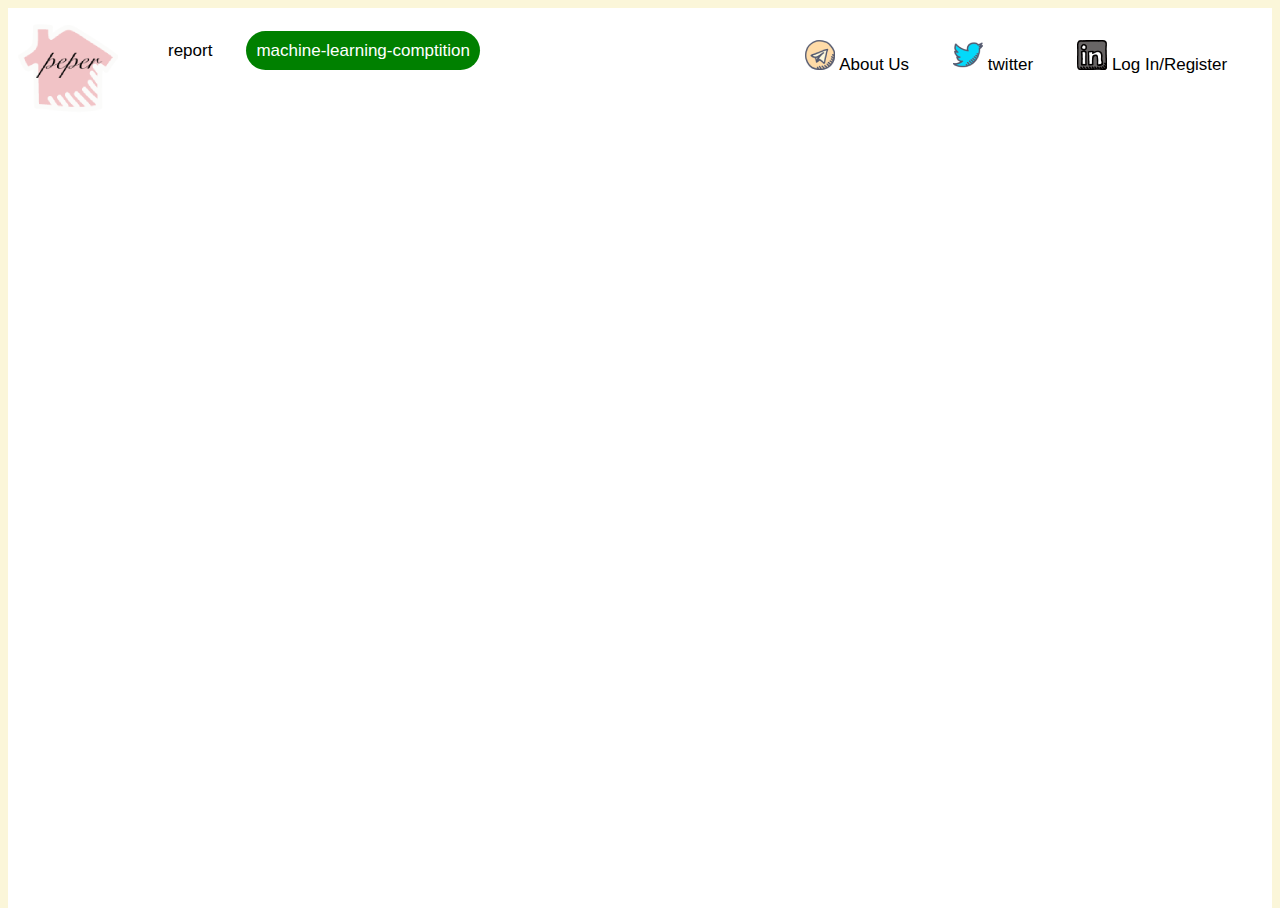
==== index.html @ 81b3b6fb "main.html 1.0" ====
<!DOCTYPE html>
<html lang="en">
<head>
    <meta charset="UTF-8">
    <title>Paperswithpapers</title>
    <link rel="stylesheet" href="css/common.css">
    <script src="js/common.js"></script>
</head>
<body>
<div class="bridges">
    <a href="index.html"> <img class="logo" src="image/logo100.png" alt="main"></a>
    <ul class="top_left">
        <a href="report.html" class="report">report</a>
        <a href="comptition.html" class="comptition">machine-learning-comptition </a>
    </ul>
    <div class="top_right">
        <a class="about" href="about.html"><img src="image/abot.png"> About Us</a>
        <a href="https://www.twitter.com" target="_blank"><img src="image/twwtter.png"> twitter</a>
        <a href="login.html"><img src="image/logi.png" alt="login"> Log In/Register</a>
    </div>
    <div class="mid">
        <div class="mid_left">

        </div>
        <div class="mid_right"></div>
        <div class="mid_center"></div>
    </div>
</div>
</body>
</html>
---- css/common.css ----
html {
    height: 100%;
}

body {
    font-family: "Roboto Light", serif;
    height: 100%;
    background: rgb(251,246,217);
}

.bridges {
    background: white;
    width: 100%;
    margin: 0 auto;
    height: 100%;
}


.mid {
    position: absolute;
    height: 100%;
}

.mid_left {
    width: 13%;
    height: 100%;
    left: 2.5%;
    /*position: absolute;*/
    background: green;
}

.mid_right {
    width: 13%;
    height: 100%;
    /*position: absolute;*/
    right: 2.5%;
    background: salmon;
}

.mid_center {
    width: 65%;
    /*position: absolute;*/
    top: 15%;
    left: 17.5%;
    height: 100%;
    background: aqua;
}


.search {
    position: absolute;
}


.logo{
    padding-left: 10px;
    padding-top: 10px;

}

.top_left {
    position: absolute;
    left: 10%;
    width: 30%;
    top: 25px;
}

.top_right {
    top: 40px;
    position: absolute;
    right: 1%;
}

.top_right a {
    padding-right: 40px;
}

.login {
    width: 30px;
}

a{
    font-family: "Roboto", sans-serif;
    font-size: 17px;
    text-decoration:none;
    height: 40px;
    color: black;
    padding-right: 30px;
}

.comptition{
    padding-left: 10px;
    padding-right: 10px;
    padding-top: 10px;
    padding-bottom: 10px;
    background: green;
    color: white;
    font-size: 17px;
    border-radius:20px 20px 20px 20px;
    text-align: center;
}

.join{
    padding-left: 10px;
    padding-right: 10px;
    padding-top: 10px;
    padding-bottom: 10px;
    background: blueviolet;
    color: white;
    font-size: 17px;
    border-radius:20px 20px 20px 20px;
    text-align: center;
}
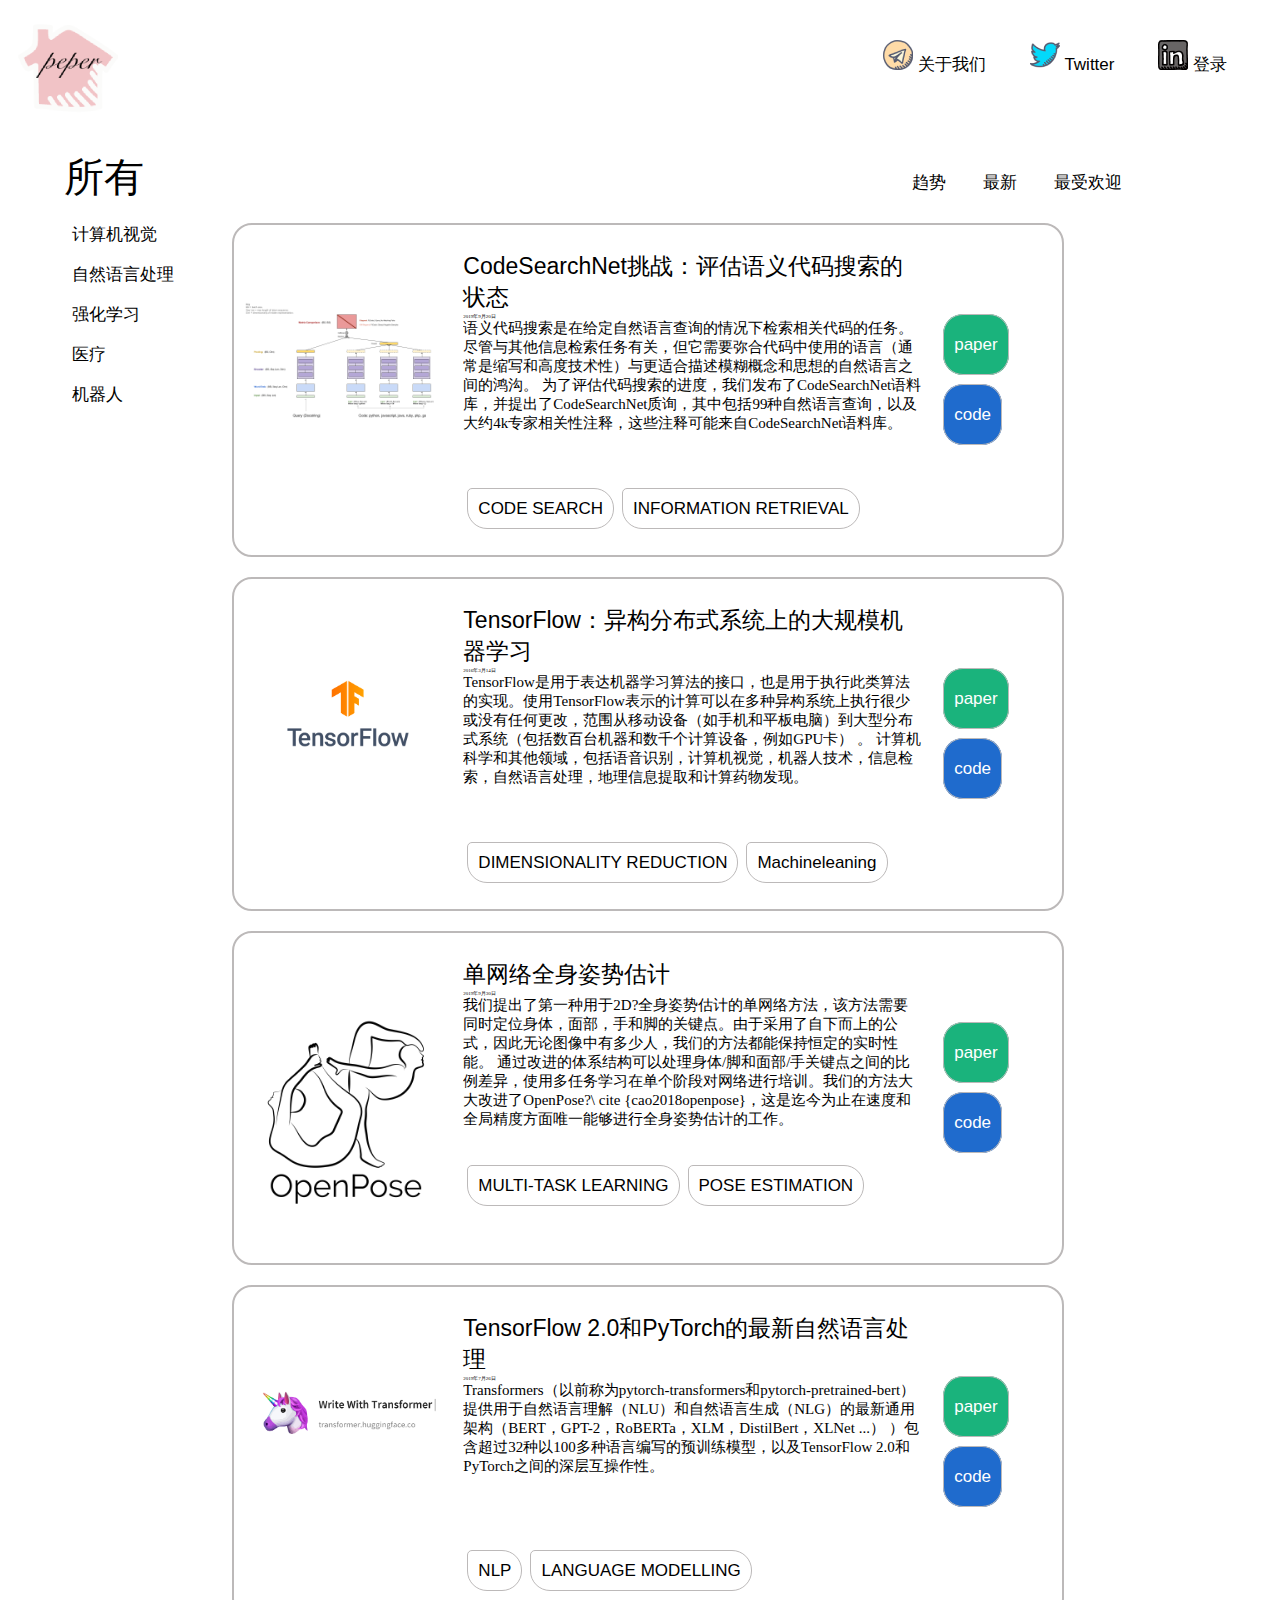
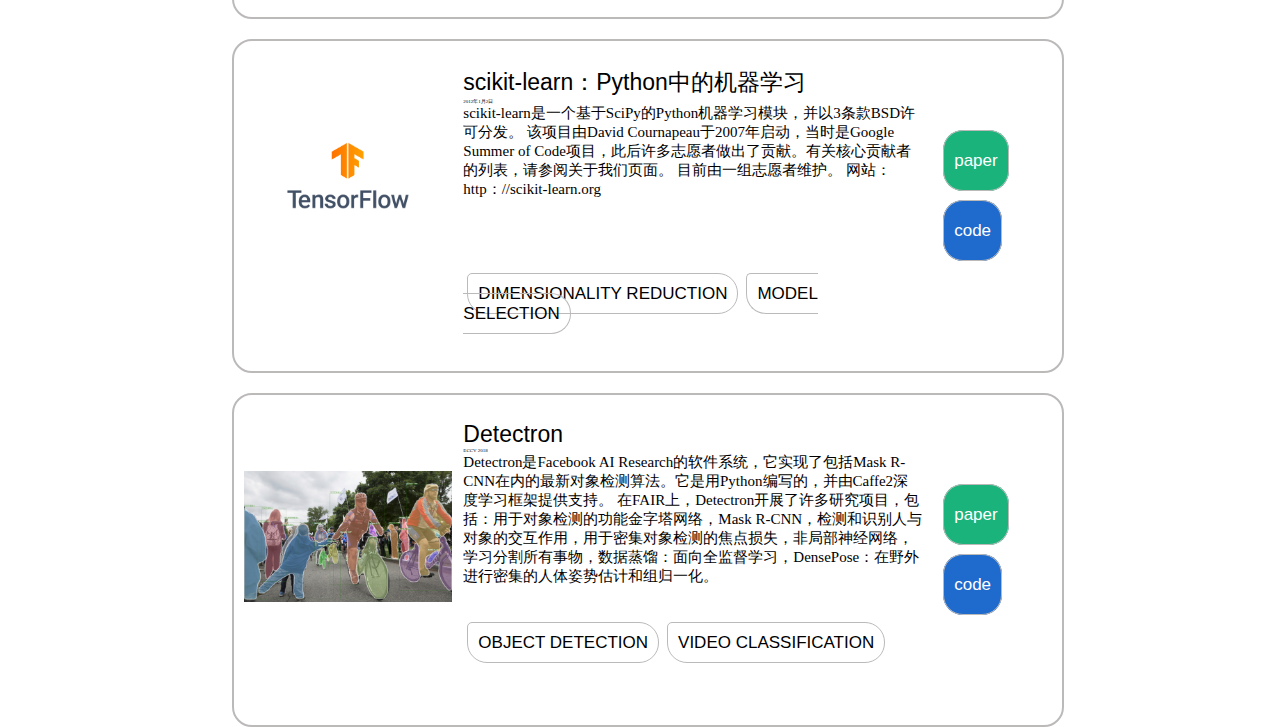
==== commit 24ad3a59: "main.html 1.0" ====
--- a/index.html
+++ b/index.html
@@ -5,26 +5,82 @@
     <title>Paperswithpapers</title>
     <link rel="stylesheet" href="css/common.css">
     <script src="js/common.js"></script>
+    <script src="js/rank.js"></script>
 </head>
 <body>
 <div class="bridges">
     <a href="index.html"> <img class="logo" src="image/logo100.png" alt="main"></a>
     <ul class="top_left">
-        <a href="report.html" class="report">report</a>
-        <a href="comptition.html" class="comptition">machine-learning-comptition </a>
+        <a id="report" href="#" onclick="report()" class="report">举报错误/Report</a>
     </ul>
     <div class="top_right">
-        <a class="about" href="about.html"><img src="image/abot.png"> About Us</a>
-        <a href="https://www.twitter.com" target="_blank"><img src="image/twwtter.png"> twitter</a>
-        <a href="login.html"><img src="image/logi.png" alt="login"> Log In/Register</a>
+        <a class="about" href="https://github.com/EternalGg"><img src="image/abot.png"> 关于我们</a>
+        <a href="https://www.twitter.com" target="_blank"><img src="image/twwtter.png"> Twitter</a>
+        <a id="login" href="#" onclick="log()"><img src="image/logi.png" alt="login"> 登录</a>
+    </div>
+    <div class="state">
+        <div id="state" class="now_state">
+            所有
+        </div>
+        <ul class="choice">
+            <a id="trend" onclick="changetype('趋势','trend')" href = "#">趋势</a>
+            <a id="new" onclick="changetype('最新','new')" href = "#">最新</a>
+            <a id="porp" onclick="changetype('最受欢迎','porp')" href = "#">最受欢迎</a>
+        </ul>
     </div>
     <div class="mid">
         <div class="mid_left">
-
+            <div class="direction">
+                <a id="fcv" onclick="showkid('fcv')" href = "#">计算机视觉</a>
+                <a id="fnlp" onclick="showkid('fnlp')" href = "#">自然语言处理</a>
+                <a id="frl" onclick="showkid('frl')" href = "#">强化学习</a>
+                <a id="fMedical" onclick="showkid('fMedical')" href = "#">医疗</a>
+                <a id="frobot" onclick="showkid('frobot')" href = "#">机器人</a>
+            </div>
         </div>
-        <div class="mid_right"></div>
-        <div class="mid_center"></div>
+        <div class="mid_right">
+            <ul id="CV">
+                <a href = "#">语义分割</a>
+                <a href = "#">影像分类</a>
+                <a href = "#">物体检测</a>
+                <a href = "#">影像产生</a>
+                <a href = "#">姿势估计</a>
+            </ul>
+            <ul id="NLP">
+                <a href = "#">机器翻译</a>
+                <a href = "#">语言建模</a>
+                <a href = "#">问题回答</a>
+                <a href = "#">情绪分析</a>
+                <a href = "#">文字分类</a>
+            </ul>
+            <ul id="RL">
+                <a href = "#">星际争霸</a>
+                <a href = "#">即使策略游戏</a>
+                <a href = "#">对抗攻击</a>
+                <a href = "#">对抗防御</a>
+                <a href = "#">推理攻击</a>
+            </ul>
+            <ul id="Medical">
+                <a href = "#">医学图像分割</a>
+                <a href = "#">病变分割</a>
+                <a href = "#">药物发现</a>
+                <a href = "#">脑分割</a>
+                <a href = "#">脑肿瘤分割</a>
+            </ul>
+            <ul id="robot">
+                <a href = "#">校准</a>
+                <a href = "#">视觉里程表</a>
+                <a href = "#">运动计划</a>
+                <a href = "#">机器人导航</a>
+                <a href = "#">视觉导航</a>
+            </ul>
+        </div>
+        <div id="mid_center" class="mid_center">
+        </div>
     </div>
 </div>
+<script language="JavaScript">
+    row = creat_row();
+</script>
 </body>
 </html>--- a/css/common.css
+++ b/css/common.css
@@ -4,79 +4,8 @@
 
 body {
     font-family: "Roboto Light", serif;
-    height: 100%;
-    background: rgb(251,246,217);
-}
-
-.bridges {
-    background: white;
-    width: 100%;
-    margin: 0 auto;
-    height: 100%;
-}
-
-
-.mid {
-    position: absolute;
-    height: 100%;
-}
-
-.mid_left {
-    width: 13%;
-    height: 100%;
-    left: 2.5%;
-    /*position: absolute;*/
-    background: green;
-}
-
-.mid_right {
-    width: 13%;
-    height: 100%;
-    /*position: absolute;*/
-    right: 2.5%;
-    background: salmon;
-}
-
-.mid_center {
-    width: 65%;
-    /*position: absolute;*/
-    top: 15%;
-    left: 17.5%;
-    height: 100%;
-    background: aqua;
-}
-
-
-.search {
-    position: absolute;
-}
-
-
-.logo{
-    padding-left: 10px;
-    padding-top: 10px;
-
-}
-
-.top_left {
-    position: absolute;
-    left: 10%;
-    width: 30%;
-    top: 25px;
-}
-
-.top_right {
-    top: 40px;
-    position: absolute;
-    right: 1%;
-}
-
-.top_right a {
-    padding-right: 40px;
-}
-
-.login {
-    width: 30px;
+    /*height: 100%;*/
+    /*background: rgb(251,246,217);*/
 }
 
 a{
@@ -87,27 +16,283 @@
     color: black;
     padding-right: 30px;
 }
-
-.comptition{
+div{
+    font-family: "HoloLens MDL2 Assets";
+}
+
+
+.bridges {
+    background: white;
+    width: 100%;
+    margin: 0 auto;
+    height: 100%;
+}
+
+
+.mid {
+    position: absolute;
+    height: 100%;
+    width: 100%;
+}
+
+.mid_left {
+    width: 13%;
+    height: 100%;
+    left: 5%;
+    position: absolute;
+}
+
+.mid_right {
+    width: 13%;
+    height: 100%;
+    position: absolute;
+    right: 2.5%;
+}
+
+.mid_center {
+    width: 65%;
+    position: absolute;
+    left: 17.5%;
+    height: 100%;
+    /*background: aqua;*/
+}
+
+
+.search {
+    position: absolute;
+}
+
+
+.logo{
+    padding-left: 10px;
+    padding-top: 10px;
+
+}
+
+.top_left {
+    position: absolute;
+    left: 10%;
+    width: 30%;
+    top: 25px;
+}
+
+.top_right {
+    top: 40px;
+    position: absolute;
+    right: 1%;
+}
+
+.top_right a {
+    padding-right: 40px;
+}
+
+.login {
+    width: 30px;
+}
+
+.report{
+    display: none;
     padding-left: 10px;
     padding-right: 10px;
     padding-top: 10px;
     padding-bottom: 10px;
-    background: green;
+    background: #BCB9B9;
     color: white;
     font-size: 17px;
     border-radius:20px 20px 20px 20px;
     text-align: center;
 }
 
-.join{
+.state{
+    /*background: aqua;*/
+    width: 100%;
+    height: 100px;
+}
+
+.choice{
+    font-family: -apple-system, BlinkMacSystemFont, "Segoe UI", Roboto, "Helvetica Neue", Arial, sans-serif, "Apple Color Emoji", "Segoe UI Emoji", "Segoe UI Symbol";;
+    font-size: 25px;
+    right: 10%;
+    top: 140px;
+    position: absolute;
+    height: 100%;
+}
+.now_state{
+    position: absolute;
+    height: 100%;
+    top: 150px;
+    left: 5%;
+    font-size: 40px;
+}
+
+.row{
+    padding-left: 10px;
+    padding-right: 10px;
+    padding-top: 10px;
+    padding-bottom: 20px;
+    height: 300px;
+    /*background: darkred;*/
+    border-radius:20px 20px 20px 20px;
+    overflow: hidden;
+    border: #BCB9B9 2px solid;
+    margin:0px 0px 20px 0px
+}
+
+.row_img{
+    position: absolute;
+    height: 280px;
+    width: 25%;
+    padding-left: 0px;
+}
+
+
+
+.picture{
+    top: 50px;
+    width: 100%;
+    position: absolute;
+}
+
+.row_detail{
+    position: absolute;
+    left: 23%;
+    height: 280px;
+    width: 60%;
+    /*background: darkred;*/
+    padding-left: 0px;
+}
+.title{
+    font-family: Impact, Charcoal, sans-serif;
+    font-size: 23px;
+    word-wrap:break-word;
+}
+
+.complexity{
+    font-size: 5px;
+}
+
+.detail{
+
+    height: 180px;
+    font-size: 15px;
+    word-wrap:break-word;
+    overflow: hidden;
+}
+
+.target{
+    top: 250px;
+    width: 100%;
+    height: 40px;
+}
+
+.task{
     padding-left: 10px;
     padding-right: 10px;
     padding-top: 10px;
     padding-bottom: 10px;
-    background: blueviolet;
+    border-radius:5px 20px 20px 20px;
+    overflow: hidden;
+    border: #BCB9B9 0.5px solid;
+    margin:4px 4px 20px 4px
+    /*padding-left: 0px;*/
+}
+
+.row_performance{
+    position: absolute;
+    left: 85%;
+    height: 280px;
+    width: 10%;
+    margin:0;
+    padding:0;
+}
+
+
+
+.path{
+    position:absolute;
+    top: 100px;
+}
+
+.github{
+    background: #1f6bcd;
     color: white;
     font-size: 17px;
-    border-radius:20px 20px 20px 20px;
-    text-align: center;
-}+    text-align: center;
+    padding-left: 10px;
+    padding-right: 10px;
+    padding-top: 20px;
+    padding-bottom: 20px;
+    border-radius:20px 20px 20px 20px;
+    overflow: hidden;
+    border: #BCB9B9 0.5px solid;
+    margin:4px 4px 20px 4px
+}
+.paper{
+    background: #1ab37c;
+    color: white;
+    font-size: 17px;
+    text-align: center;
+    text-align: center;
+    padding-left: 10px;
+    padding-right: 10px;
+    padding-top: 20px;
+    padding-bottom: 20px;
+    border-radius:20px 20px 20px 20px;
+    overflow: hidden;
+    border: #BCB9B9 0.5px solid;
+    margin:4px 4px 20px 4px
+}
+.pdiv{
+    position: absolute;
+    top: 100px;
+}
+.gdiv{
+    position: absolute;
+    top: 170px;
+}
+
+.direction a{
+    display: block;
+    left: 30%;
+}
+
+#NLP{
+    display: none;
+}
+#NLP a{
+    display: block;
+    left: 30%;
+}
+
+#CV{
+    display: none;
+}
+#CV a{
+    display: block;
+    left: 30%;
+}
+#Medical{
+    display: none;
+}
+#Medical a{
+    display: block;
+    left: 30%;
+}
+#CV a{
+    display: block;
+    left: 30%;
+}
+#robot{
+    display: none;
+}
+#robot a{
+    display: block;
+    left: 30%;
+}
+#RL{
+    display: none;
+}
+#RL a{
+    display: block;
+    left: 30%;
+}
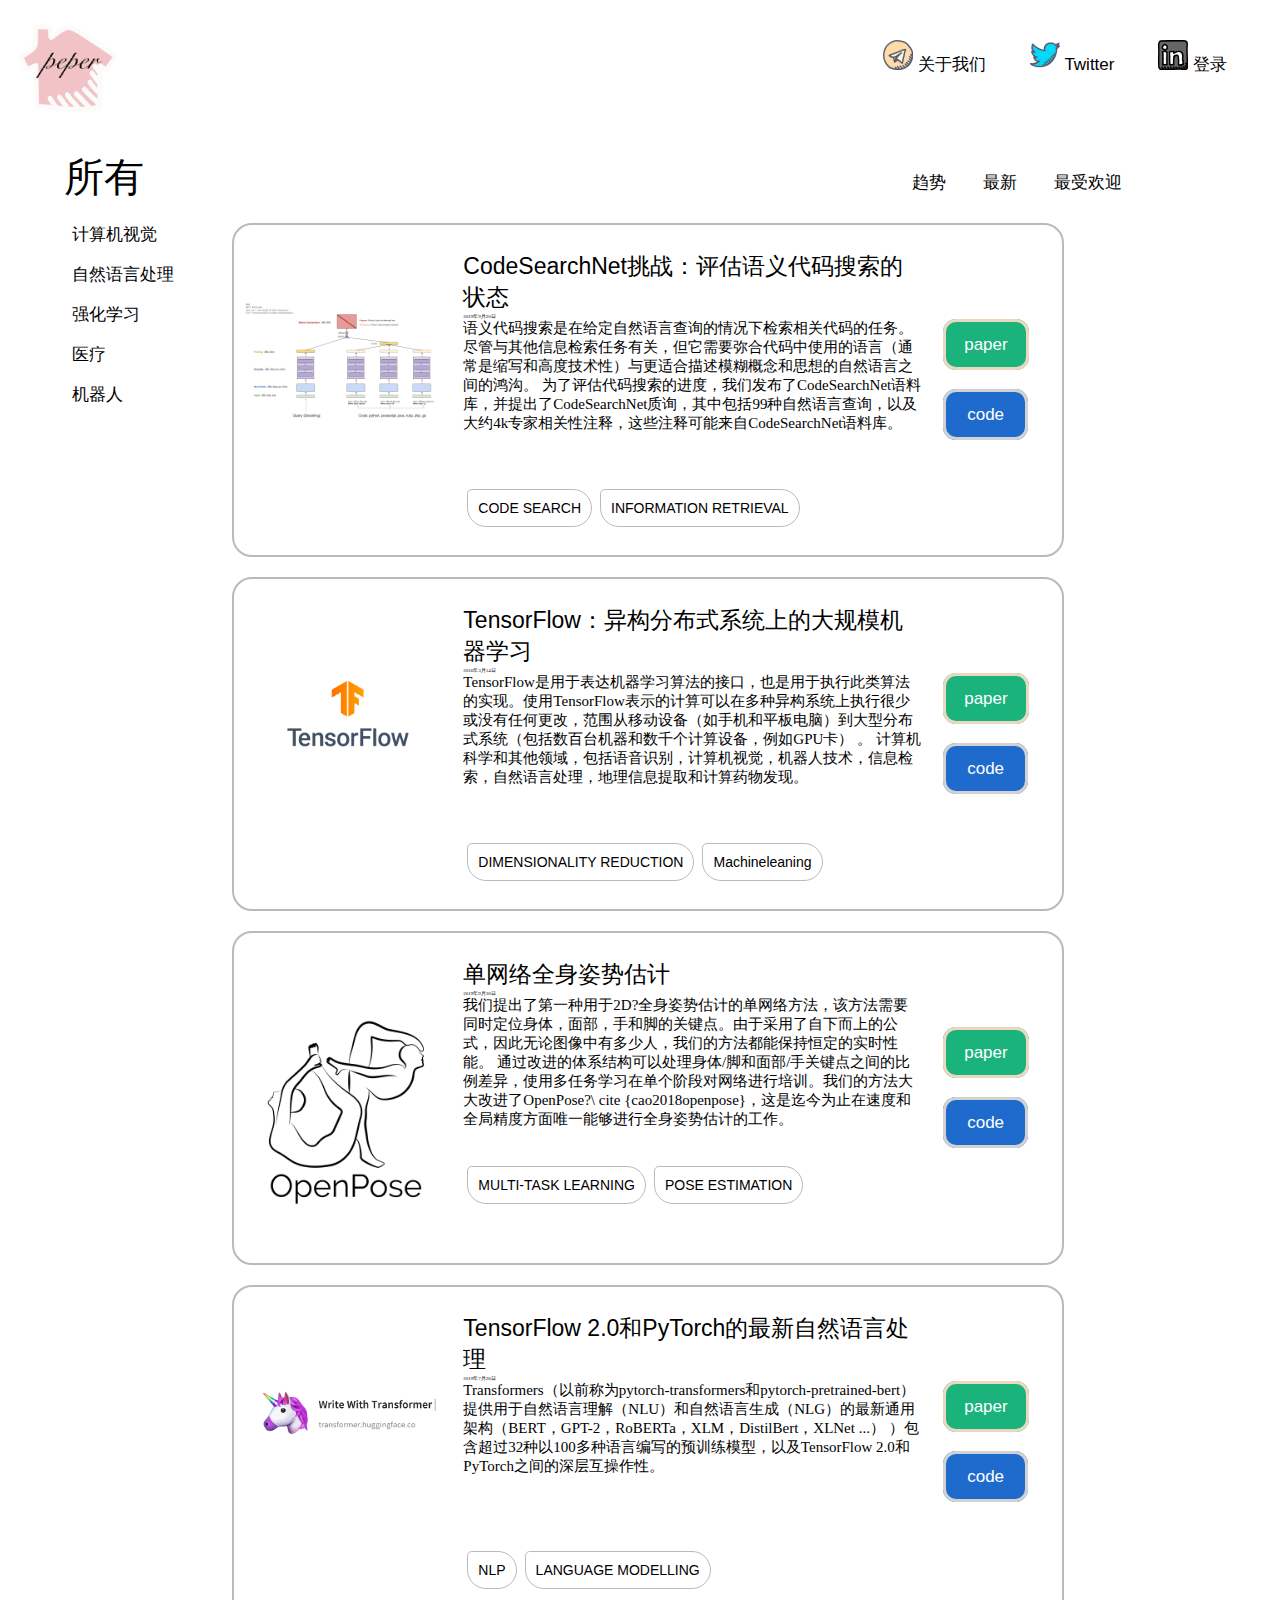
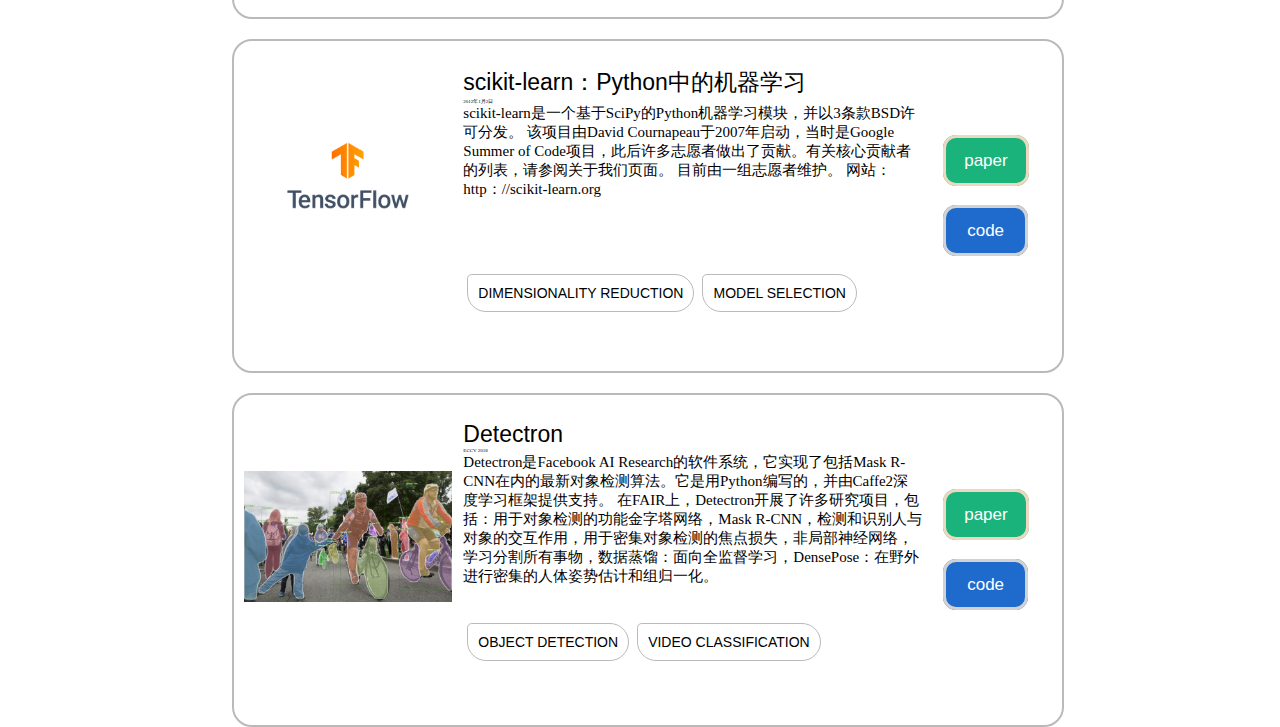
==== commit 0409e07d: "main.html 1.0" ====
--- a/index.html
+++ b/index.html
@@ -16,7 +16,7 @@
     <div class="top_right">
         <a class="about" href="https://github.com/EternalGg"><img src="image/abot.png"> 关于我们</a>
         <a href="https://www.twitter.com" target="_blank"><img src="image/twwtter.png"> Twitter</a>
-        <a id="login" href="#" onclick="log()"><img src="image/logi.png" alt="login"> 登录</a>
+        <a id="login" href="login.html"><img src="image/logi.png" alt="login"> 登录</a>
     </div>
     <div class="state">
         <div id="state" class="now_state">
@@ -81,6 +81,9 @@
 </div>
 <script language="JavaScript">
     row = creat_row();
+    sa = rank();
+    predicttype();
+    predictloging();
 </script>
 </body>
 </html>--- a/css/common.css
+++ b/css/common.css
@@ -186,6 +186,7 @@
 }
 
 .task{
+    width: 40%;
     padding-left: 10px;
     padding-right: 10px;
     padding-top: 10px;
@@ -193,15 +194,15 @@
     border-radius:5px 20px 20px 20px;
     overflow: hidden;
     border: #BCB9B9 0.5px solid;
-    margin:4px 4px 20px 4px
-    /*padding-left: 0px;*/
+    margin:4px 4px 20px 4px;
+    font-size: 14px;
 }
 
 .row_performance{
     position: absolute;
     left: 85%;
     height: 280px;
-    width: 10%;
+    width: 13%;
     margin:0;
     padding:0;
 }
@@ -218,35 +219,42 @@
     color: white;
     font-size: 17px;
     text-align: center;
-    padding-left: 10px;
-    padding-right: 10px;
-    padding-top: 20px;
-    padding-bottom: 20px;
-    border-radius:20px 20px 20px 20px;
-    overflow: hidden;
-    border: #BCB9B9 0.5px solid;
+    padding-left: 21px;
+    padding-right: 21px;
+    padding-top: 13px;
+    padding-bottom: 13px;
+    border-radius:13px 13px 13px 13px;
+    overflow: hidden;
+    border: rgb(210,210,210) 3px solid;
     margin:4px 4px 20px 4px
 }
 .paper{
+    height: 50px;
     background: #1ab37c;
     color: white;
     font-size: 17px;
     text-align: center;
     text-align: center;
-    padding-left: 10px;
-    padding-right: 10px;
-    padding-top: 20px;
-    padding-bottom: 20px;
-    border-radius:20px 20px 20px 20px;
-    overflow: hidden;
-    border: #BCB9B9 0.5px solid;
+    padding-left: 18px;
+    padding-right: 18px;
+    padding-top: 13px;
+    padding-bottom: 13px;
+    border-radius:13px 13px 13px 13px;
+    overflow: hidden;
+    border: rgb(236,216,192) 3px solid;
     margin:4px 4px 20px 4px
 }
 .pdiv{
+    height: 30px;
+
+    width: 100px;
     position: absolute;
     top: 100px;
 }
 .gdiv{
+
+    height: 30px;
+    width: 100px;
     position: absolute;
     top: 170px;
 }
@@ -296,3 +304,5 @@
     display: block;
     left: 30%;
 }
+
+
